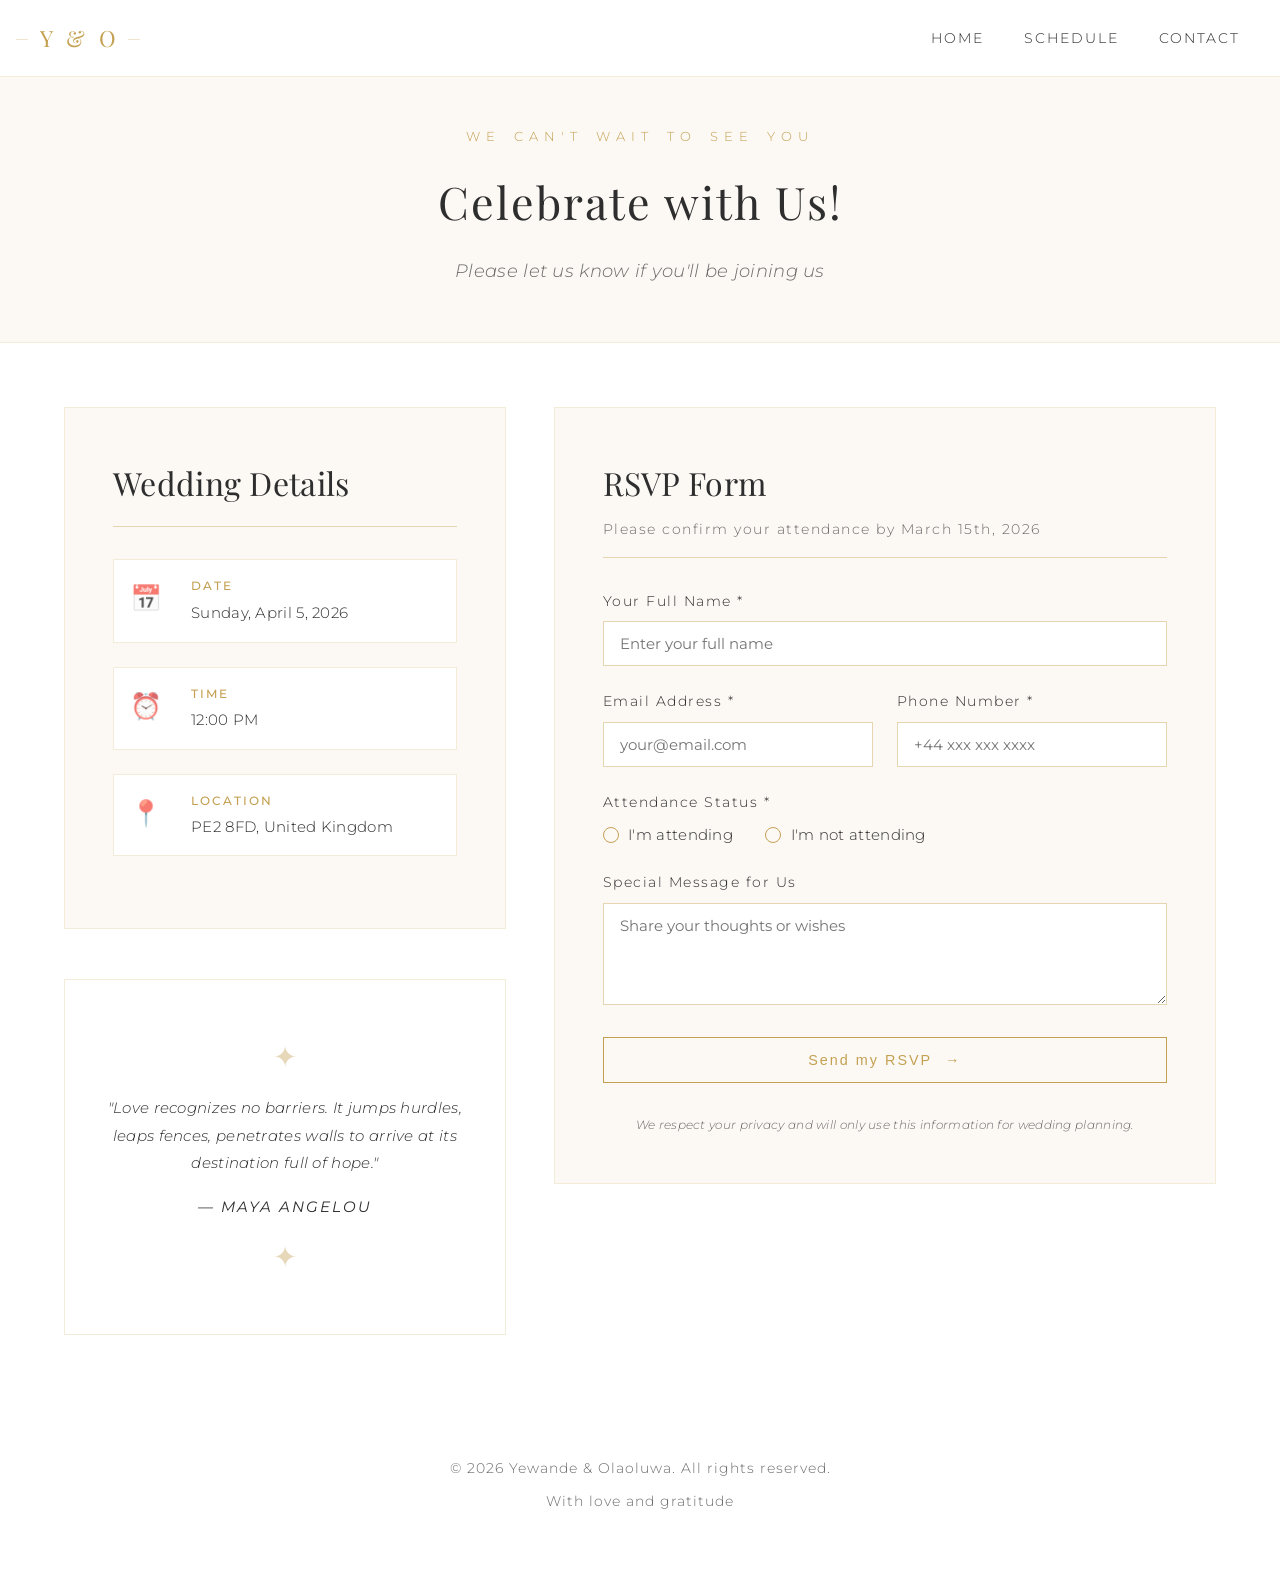
==== rsvp.html @ e6c94931 "Initial commit" ====
<!DOCTYPE html>
<html lang="en">
<head>
    <meta charset="UTF-8">
    <meta name="viewport" content="width=device-width, initial-scale=1.0">
    <title>RSVP - Yewande & Olaoluwa's Wedding</title>
    <link rel="stylesheet" href="style.css">
    <link href="https://fonts.googleapis.com/css2?family=Playfair+Display:wght@300;400;600;700&family=Montserrat:wght@300;400;500;600&display=swap" rel="stylesheet">
</head>
<body class="rsvp-page">
    <nav class="navbar">
        <div class="nav-container">
            <a href="index.html" class="logo">Y & O</a>
            <div class="hamburger" id="hamburger">
                <span></span>
                <span></span>
                <span></span>
            </div>
            <div class="nav-menu" id="navMenu">
                <a href="index.html#home" class="nav-link">Home</a>
                <a href="index.html#schedule" class="nav-link">Schedule</a>
                <a href="index.html#contact" class="nav-link">Contact</a>
            </div>
        </div>
    </nav>

    <section class="rsvp-hero">
        <div class="rsvp-hero-pattern">
            <div class="pattern-dot"></div>
            <div class="pattern-dot"></div>
            <div class="pattern-dot"></div>
        </div>
        <div class="rsvp-hero-content">
            <span class="hero-pre-title">We Can't Wait to See You</span>
            <h1>Celebrate with Us!</h1>
            <p>Please let us know if you'll be joining us</p>
        </div>
    </section>

    <section class="rsvp-container">
        <div class="rsvp-wrapper">
            <div class="rsvp-left">
                <div class="rsvp-info">
                    <h2>Wedding Details</h2>
                    <div class="info-item">
                        <span class="info-icon">📅</span>
                        <div>
                            <h4>Date</h4>
                            <p>Sunday, April 5, 2026</p>
                        </div>
                    </div>
                    <div class="info-item">
                        <span class="info-icon">⏰</span>
                        <div>
                            <h4>Time</h4>
                            <p>12:00 PM</p>
                        </div>
                    </div>
                    <div class="info-item">
                        <span class="info-icon">📍</span>
                        <div>
                            <h4>Location</h4>
                            <p class="detail-value">PE2 8FD, United Kingdom</p>
                        </div>
                    </div>
                </div>

                <div class="rsvp-decorative">
                    <div class="decoration-element">✦</div>
                    <p>"Love recognizes no barriers. It jumps hurdles, leaps fences, penetrates walls to arrive at its destination full of hope."</p>
                    <p class="quote-author">— Maya Angelou</p>
                    <div class="decoration-element">✦</div>
                </div>
            </div>

            <div class="rsvp-right">
                <div class="rsvp-form-container">
                    <h2>RSVP Form</h2>
                    <p class="form-subtitle">Please confirm your attendance by March 15th, 2026</p>

                    <form id="rsvpForm" class="rsvp-form">
                        <div class="form-group">
                            <label for="fullName" class="form-label">Your Full Name *</label>
                            <input type="text" id="fullName" name="fullName" placeholder="Enter your full name" required>
                        </div>

                        <div class="form-row">
                            <div class="form-group">
                                <label for="email" class="form-label">Email Address *</label>
                                <input type="email" id="email" name="email" placeholder="your@email.com" required>
                            </div>

                            <div class="form-group">
                                <label for="phone" class="form-label">Phone Number *</label>
                                <input type="tel" id="phone" name="phone" placeholder="+44 xxx xxx xxxx" required>
                            </div>
                        </div>

                        <div class="form-group">
                            <label class="form-label">Attendance Status *</label>
                            <div class="radio-group">
                                <div class="radio-item">
                                    <input type="radio" id="attending" name="attendance" value="Attending" required>
                                    <label for="attending" class="radio-label">I'm attending</label>
                                </div>
                                <div class="radio-item">
                                    <input type="radio" id="notAttending" name="attendance" value="Not Attending" required>
                                    <label for="notAttending" class="radio-label">I'm not attending</label>
                                </div>
                            </div>
                        </div>

                        <div class="form-group" id="guestCountGroup" style="display: none;">
                            <label class="form-label">Will you bring a Plus One? *</label>
                            <div class="radio-group">
                                <div class="radio-item">
                                    <input type="radio" id="plus1Yes" name="plusOne" value="Yes">
                                    <label for="plus1Yes" class="radio-label">Yes, I'll bring someone</label>
                                </div>
                                <div class="radio-item">
                                    <input type="radio" id="plus1No" name="plusOne" value="No">
                                    <label for="plus1No" class="radio-label">No, I'll come alone</label>
                                </div>
                            </div>
                        </div>

                        <div class="form-group">
                            <label for="message" class="form-label">Special Message for Us</label>
                            <textarea id="message" name="message" placeholder="Share your thoughts or wishes" rows="4"></textarea>
                        </div>

                        <button type="submit" class="submit-btn" id="submitBtn">
                            <span>Send my RSVP</span>
                            <span class="submit-icon">→</span>
                        </button>
                    </form>

                    <div id="successMessage" class="success-message" style="display: none;">
                        <div class="success-icon">✓</div>
                        <h3>Thank You!</h3>
                        <p>Your RSVP has been submitted successfully.</p>
                        <p>A confirmation email will be sent to you shortly.</p>
                        <a href="index.html" class="back-home-btn">Return to Homepage</a>
                    </div>

                    <p class="form-note">We respect your privacy and will only use this information for wedding planning.</p>
                </div>
            </div>
        </div>
    </section>

    <footer class="footer">
        <div class="footer-content">
            <p>&copy; 2026 Yewande & Olaoluwa. All rights reserved.</p>
            <p class="footer-heart">With love and gratitude</p>
        </div>
    </footer>

    <script src="app.js"></script>
</body>
</html>
---- style.css ----
* {
    margin: 0;
    padding: 0;
    box-sizing: border-box;
}

:root {
    --pure-white: #ffffff;
    --warm-white: #fcf9f5;
    --soft-white: #faf7f2;
    --rich-gold: #c4a052;
    --antique-gold: #b38b3a;
    --pale-gold: #e5d5b0;
    --light-gold: #f3ecd9;
    --charcoal: #2e2e2e;
    --soft-charcoal: #4a4a4a;
    --warm-gray: #6b6b6b;
    --gold-glow: rgba(196, 160, 82, 0.15);
    --gold-fade: rgba(196, 160, 82, 0.08);
}

html {
    scroll-behavior: smooth;
}

body {
    font-family: 'Montserrat', 'Georgia', serif;
    background: var(--pure-white);
    color: var(--charcoal);
    line-height: 1.7;
    font-weight: 300;
    letter-spacing: 0.3px;
}

/* ===================== ENVELOPE ANIMATION ===================== */
#envelope-wrapper {
    position: fixed;
    inset: 0;
    display: flex;
    align-items: center;
    justify-content: center;
    background: var(--pure-white);
    z-index: 2000;
    cursor: pointer;
    transition: opacity 0.8s ease, visibility 0.8s ease;
}

#envelope-wrapper.fade-out {
    opacity: 0;
    visibility: hidden;
}

.envelope-container {
    display: flex;
    flex-direction: column;
    align-items: center;
    gap: 2rem;
}

.envelope {
    position: relative;
    width: 340px;
    height: 240px;
    background: var(--warm-white);
    border: 1px solid var(--pale-gold);
    box-shadow: 0 15px 35px -10px var(--gold-glow);
    transition: transform 0.4s ease;
}

.envelope:hover {
    transform: translateY(-5px);
}

.envelope-flap {
    position: absolute;
    top: 0;
    left: 0;
    width: 100%;
    height: 45%;
    background: linear-gradient(145deg, var(--rich-gold), var(--antique-gold));
    transform-origin: top;
    transform: rotateX(0deg);
    transition: transform 0.5s cubic-bezier(0.4, 0, 0.2, 1);
    z-index: 2;
    border-bottom: 2px solid var(--rich-gold);
    clip-path: polygon(0% 0%, 100% 0%, 100% 85%, 50% 100%, 0% 85%);
}

.envelope-body {
    position: absolute;
    bottom: 0;
    left: 0;
    width: 100%;
    height: 65%;
    background: var(--pure-white);
    display: flex;
    align-items: center;
    justify-content: center;
}

.wax-seal {
    width: 90px;
    height: 90px;
    background: radial-gradient(circle at 30% 30%, var(--rich-gold), var(--antique-gold) 80%);
    border-radius: 50%;
    display: flex;
    align-items: center;
    justify-content: center;
    box-shadow: 0 5px 15px rgba(196, 160, 82, 0.3);
    border: 2px solid var(--pale-gold);
    position: relative;
}

.monogram {
    font-family: 'Playfair Display', serif;
    color: var(--pure-white);
    font-weight: 400;
    font-size: 26px;
    letter-spacing: 4px;
    text-shadow: 1px 1px 2px rgba(0,0,0,0.1);
}

.tap-hint {
    font-family: 'Montserrat', sans-serif;
    color: var(--antique-gold);
    font-size: 11px;
    letter-spacing: 5px;
    text-transform: uppercase;
    position: relative;
    padding-top: 0.5rem;
}

/* ===================== NAVIGATION ===================== */
.navbar {
    position: fixed;
    top: 0;
    width: 100%;
    background: rgba(255, 255, 255, 0.98);
    border-bottom: 1px solid var(--light-gold);
    z-index: 1000;
    backdrop-filter: blur(8px);
}

.nav-container {
    max-width: 1400px;
    margin: 0 auto;
    padding: 1.2rem 2.5rem;
    display: flex;
    justify-content: space-between;
    align-items: center;
}

.logo {
    font-size: 1.4rem;
    font-weight: 300;
    color: var(--rich-gold);
    letter-spacing: 4px;
    text-decoration: none;
    position: relative;
    cursor: pointer;
    font-family: 'Playfair Display', serif;
}

.logo::before,
.logo::after {
    content: '—';
    position: absolute;
    top: 50%;
    transform: translateY(-50%);
    font-size: 1rem;
    color: var(--pale-gold);
    font-weight: 100;
}

.logo::before {
    left: -25px;
}

.logo::after {
    right: -25px;
}

.hamburger {
    display: none;
    flex-direction: column;
    cursor: pointer;
    gap: 5px;
    z-index: 1001;
}

.hamburger span {
    width: 24px;
    height: 1px;
    background: var(--rich-gold);
    transition: all 0.3s ease;
}

@media (max-width: 768px) {
    .hamburger {
        display: flex;
    }
    
    .nav-menu {
        display: none;
        flex-direction: column;
        position: absolute;
        top: 100%;
        left: 0;
        right: 0;
        background: var(--pure-white);
        border-bottom: 1px solid var(--light-gold);
        padding: 1.5rem;
        text-align: center;
        gap: 1rem;
    }

    .nav-menu.active {
        display: flex;
    }
    
    .logo::before,
    .logo::after {
        display: none;
    }
}

.nav-menu {
    display: flex;
    gap: 2.5rem;
}

.nav-link {
    color: var(--charcoal);
    text-decoration: none;
    font-size: 0.9rem;
    font-weight: 300;
    letter-spacing: 2px;
    text-transform: uppercase;
    transition: color 0.2s ease;
}

.nav-link:hover {
    color: var(--rich-gold);
}

/* ===================== HERO SECTION ===================== */
.hero {
    position: relative;
    min-height: 100vh;
    display: flex;
    align-items: center;
    justify-content: center;
    margin-top: 70px;
    background: var(--pure-white);
}

.hero-content {
    text-align: center;
    max-width: 900px;
    padding: 3rem 2rem;
    animation: fadeIn 1.2s ease;
}

@keyframes fadeIn {
    from { opacity: 0; transform: translateY(20px); }
    to { opacity: 1; transform: translateY(0); }
}

.hero-pre-title {
    display: block;
    font-size: 0.8rem;
    letter-spacing: 8px;
    text-transform: uppercase;
    color: var(--rich-gold);
    margin-bottom: 1.5rem;
    font-weight: 300;
    word-spacing: 4px;
}

.hero-title {
    font-size: clamp(2.2rem, 7vw, 4.5rem);
    font-weight: 300;
    letter-spacing: 2px;
    margin-bottom: 1.5rem;
    line-height: 1.3;
    font-family: 'Playfair Display', serif;
    color: var(--charcoal);
}

.ampersand {
    font-family: 'Playfair Display', serif;
    font-style: italic;
    color: var(--rich-gold);
    font-size: 1.3em;
    margin: 0 0.8rem;
    font-weight: 300;
}

.hero-subtitle {
    font-size: clamp(1rem, 2.2vw, 1.2rem);
    font-weight: 300;
    margin: 2rem auto;
    color: var(--warm-gray);
    letter-spacing: 0.5px;
    font-style: italic;
    max-width: 500px;
    line-height: 1.8;
}

.hero-date {
    font-size: clamp(1rem, 2vw, 1.1rem);
    color: var(--rich-gold);
    font-weight: 300;
    margin: 2.5rem 0;
    letter-spacing: 3px;
    border-top: 1px solid var(--light-gold);
    border-bottom: 1px solid var(--light-gold);
    display: inline-block;
    padding: 10px 30px;
}

.cta-button {
    display: inline-block;
    padding: 16px 52px;
    background: transparent;
    color: var(--rich-gold);
    text-decoration: none;
    border: 1px solid var(--rich-gold);
    font-size: 0.9rem;
    font-weight: 400;
    letter-spacing: 3px;
    transition: all 0.3s ease;
    cursor: pointer;
}

.cta-button:hover {
    background: var(--rich-gold);
    color: var(--pure-white);
    border-color: var(--rich-gold);
}

/* ===================== SCHEDULE SECTION ===================== */
.schedule-section {
    padding: 6rem 1.5rem;
    background: var(--warm-white);
}

.section-wrapper {
    max-width: 900px;
    margin: 0 auto;
    padding: 0 1.5rem;
}

.section-title {
    font-size: clamp(1.8rem, 4vw, 2.8rem);
    text-align: center;
    color: var(--charcoal);
    margin-bottom: 0.5rem;
    font-weight: 300;
    letter-spacing: 1px;
    font-family: 'Playfair Display', serif;
    text-transform: uppercase;
}

.divider-center {
    display: flex;
    align-items: center;
    justify-content: center;
    margin: 1.5rem auto 2.5rem;
}

.divider-icon-large {
    font-size: 1.8rem;
    color: var(--rich-gold);
    opacity: 0.5;
}

.wedding-event-card {
    background: var(--pure-white);
    padding: clamp(2rem, 5vw, 3.5rem);
    box-shadow: 0 20px 40px -15px var(--gold-glow);
    border: 1px solid var(--light-gold);
    max-width: 700px;
    margin: 0 auto;
    transition: transform 0.3s ease;
}

.wedding-event-card:hover {
    transform: translateY(-5px);
}

.event-header {
    text-align: center;
    margin-bottom: 2.5rem;
}

.event-icon {
    font-size: 2.8rem;
    margin-bottom: 1rem;
    color: var(--rich-gold);
    opacity: 0.7;
}

.event-title {
    font-size: clamp(1.6rem, 3vw, 2rem);
    color: var(--charcoal);
    margin-bottom: 1rem;
    font-weight: 300;
    letter-spacing: 0.5px;
    font-family: 'Playfair Display', serif;
}

.time-badge {
    display: inline-block;
    background: transparent;
    color: var(--rich-gold);
    padding: 8px 28px;
    border: 1px solid var(--pale-gold);
    font-size: 0.95rem;
    font-weight: 300;
    letter-spacing: 3px;
}

.event-details {
    margin: 2.5rem 0;
}

.detail-item {
    display: flex;
    gap: 1.2rem;
    margin-bottom: 1.2rem;
    padding: 1rem 1.5rem;
    background: var(--warm-white);
    transition: all 0.2s ease;
}

.detail-item:hover {
    background: var(--light-gold);
}

.detail-icon {
    font-size: 1.6rem;
    width: 45px;
    display: flex;
    align-items: flex-start;
    opacity: 0.6;
}

.detail-label {
    color: var(--rich-gold);
    font-size: 0.75rem;
    font-weight: 500;
    margin-bottom: 0.2rem;
    letter-spacing: 2px;
    text-transform: uppercase;
}

.detail-value {
    color: var(--charcoal);
    font-size: 0.95rem;
    line-height: 1.6;
}

.event-buttons {
    display: grid;
    grid-template-columns: 1fr 1fr;
    gap: 1.5rem;
    margin-top: 2.5rem;
}

.event-btn {
    padding: 12px 24px;
    border: 1px solid var(--pale-gold);
    background: transparent;
    color: var(--charcoal);
    cursor: pointer;
    transition: all 0.3s ease;
    font-weight: 300;
    font-size: 0.85rem;
    display: flex;
    align-items: center;
    justify-content: center;
    gap: 0.6rem;
    letter-spacing: 1.5px;
}

.btn-icon {
    font-size: 1rem;
    opacity: 0.5;
}

.event-btn:hover {
    border-color: var(--rich-gold);
    color: var(--rich-gold);
}

.event-btn:hover .btn-icon {
    opacity: 1;
}

/* ===================== CONTACT SECTION ===================== */
.contact-section {
    padding: 6rem 1.5rem;
    background: var(--pure-white);
}

.contact-content {
    display: grid;
    grid-template-columns: repeat(auto-fit, minmax(280px, 1fr));
    gap: 2.5rem;
    margin-top: 3rem;
    max-width: 800px;
    margin-left: auto;
    margin-right: auto;
}

.contact-card-inner {
    background: var(--warm-white);
    padding: 2.5rem 2rem;
    text-align: center;
    border: 1px solid var(--light-gold);
    transition: all 0.3s ease;
}

.contact-card-inner:hover {
    border-color: var(--rich-gold);
    transform: translateY(-3px);
    box-shadow: 0 15px 30px -10px var(--gold-glow);
}

.contact-icon {
    font-size: 2.2rem;
    margin-bottom: 1rem;
    color: var(--rich-gold);
    opacity: 0.7;
}

.contact-card h3 {
    color: var(--rich-gold);
    font-size: 0.9rem;
    margin-bottom: 0.5rem;
    font-weight: 400;
    letter-spacing: 3px;
    text-transform: uppercase;
}

.contact-name {
    font-size: 1.8rem;
    color: var(--charcoal);
    font-weight: 300;
    margin: 0.8rem 0 1.2rem;
    font-family: 'Playfair Display', serif;
}

.contact-phone {
    display: inline-flex;
    align-items: center;
    gap: 0.8rem;
    color: var(--warm-gray);
    text-decoration: none;
    font-size: 0.95rem;
    font-weight: 300;
    transition: color 0.2s ease;
    padding: 0.6rem 1.2rem;
    border: 1px solid var(--light-gold);
}

.contact-phone:hover {
    color: var(--rich-gold);
    border-color: var(--rich-gold);
}

/* ===================== CTA SECTION ===================== */
.cta-section {
    padding: 6rem 1.5rem;
    background: var(--warm-white);
    text-align: center;
    color: var(--charcoal);
    border-top: 1px solid var(--light-gold);
    border-bottom: 1px solid var(--light-gold);
}

.cta-section h2 {
    font-size: clamp(1.8rem, 4vw, 2.8rem);
    margin-bottom: 1rem;
    font-weight: 300;
    letter-spacing: 2px;
    font-family: 'Playfair Display', serif;
    color: var(--charcoal);
}

.cta-section p {
    font-size: clamp(0.95rem, 2vw, 1.1rem);
    margin-bottom: 2.5rem;
    color: var(--warm-gray);
    font-style: italic;
    max-width: 450px;
    margin-left: auto;
    margin-right: auto;
}

.cta-button-large {
    display: inline-block;
    padding: 16px 52px;
    background: transparent;
    color: var(--rich-gold);
    text-decoration: none;
    border: 1px solid var(--rich-gold);
    font-size: 0.95rem;
    font-weight: 400;
    letter-spacing: 3px;
    transition: all 0.3s ease;
}

.cta-button-large:hover {
    background: var(--rich-gold);
    color: var(--pure-white);
    border-color: var(--rich-gold);
}

/* ===================== FOOTER ===================== */
.footer {
    padding: 3rem 1.5rem;
    background: var(--pure-white);
    color: var(--warm-gray);
    text-align: center;
}

.footer-content {
    max-width: 500px;
    margin: 0 auto;
}

.footer p {
    margin: 0.6rem 0;
    font-size: 0.85rem;
    letter-spacing: 1px;
    font-weight: 300;
}

.footer-heart {
    font-size: 0.8rem;
}

.heart {
    color: var(--rich-gold);
}

/* ===================== RSVP PAGE ===================== */
.rsvp-page {
    background: var(--pure-white);
}

.rsvp-hero {
    background: var(--warm-white);
    min-height: 30vh;
    display: flex;
    align-items: center;
    justify-content: center;
    text-align: center;
    margin-top: 70px;
    padding: 3.5rem 2rem;
    border-bottom: 1px solid var(--light-gold);
}

.rsvp-hero-content {
    max-width: 650px;
}

.rsvp-hero-content .hero-pre-title {
    color: var(--rich-gold);
    font-size: 0.8rem;
    letter-spacing: 6px;
    margin-bottom: 1rem;
}

.rsvp-hero-content h1 {
    font-size: clamp(1.8rem, 3.5vw, 3rem);
    font-weight: 300;
    letter-spacing: 2px;
    margin-bottom: 1rem;
    font-family: 'Playfair Display', serif;
    color: var(--charcoal);
}

.rsvp-hero-content p {
    font-size: clamp(0.95rem, 2vw, 1.1rem);
    color: var(--warm-gray);
    font-style: italic;
}

.rsvp-container {
    padding: 4rem 1.5rem;
    max-width: 1200px;
    margin: 0 auto;
}

.rsvp-wrapper {
    display: grid;
    grid-template-columns: 1fr 1.5fr;
    gap: 3rem;
    align-items: start;
}

@media (max-width: 900px) {
    .rsvp-wrapper {
        grid-template-columns: 1fr;
        gap: 2rem;
    }
    
    .rsvp-left {
        max-width: 550px;
        margin: 0 auto;
    }
}

.rsvp-info {
    background: var(--warm-white);
    padding: clamp(2rem, 4vw, 3rem);
    border: 1px solid var(--light-gold);
}

.rsvp-info h2 {
    font-size: clamp(1.5rem, 3vw, 2rem);
    color: var(--charcoal);
    margin-bottom: 2rem;
    font-weight: 300;
    font-family: 'Playfair Display', serif;
    border-bottom: 1px solid var(--pale-gold);
    padding-bottom: 1rem;
}

.info-item {
    display: flex;
    gap: 1rem;
    margin-bottom: 1.5rem;
    padding: 1rem;
    background: var(--pure-white);
    border: 1px solid var(--light-gold);
}

.info-icon {
    font-size: 1.6rem;
    width: 45px;
    display: flex;
    align-items: flex-start;
    color: var(--rich-gold);
    opacity: 0.7;
}

.info-item h4 {
    color: var(--rich-gold);
    font-size: 0.75rem;
    margin-bottom: 0.2rem;
    font-weight: 500;
    letter-spacing: 2px;
    text-transform: uppercase;
}

.info-item p {
    color: var(--charcoal);
    font-size: 0.95rem;
}

.rsvp-decorative {
    margin-top: 50px;
    text-align: center;
    padding: 2.5rem 2rem;
    background: var(--pure-white);
    border: 1px solid var(--light-gold);
}

.decoration-element {
    font-size: 1.8rem;
    color: var(--rich-gold);
    margin: 0.8rem 0;
    opacity: 0.4;
}

.rsvp-decorative p {
    color: var(--charcoal);
    font-style: italic;
    line-height: 1.8;
    font-size: 0.95rem;
}

.quote-author {
    color: var(--rich-gold);
    font-size: 0.75rem;
    margin-top: 1rem;
    font-weight: 400;
    text-transform: uppercase;
    letter-spacing: 2px;
}

.rsvp-form-container {
    background: var(--warm-white);
    padding: clamp(2rem, 4vw, 3rem);
    border: 1px solid var(--light-gold);
}

.rsvp-form-container h2 {
    font-size: clamp(1.5rem, 3vw, 2rem);
    color: var(--charcoal);
    margin-bottom: 0.5rem;
    font-weight: 300;
    font-family: 'Playfair Display', serif;
}

.form-subtitle {
    color: var(--warm-gray);
    margin-bottom: 2rem;
    font-size: 0.85rem;
    letter-spacing: 1.5px;
    border-bottom: 1px solid var(--pale-gold);
    padding-bottom: 1rem;
}

.form-group {
    margin-bottom: 1.5rem;
}

.form-label {
    display: block;
    color: var(--charcoal);
    margin-bottom: 0.5rem;
    font-weight: 300;
    font-size: 0.85rem;
    letter-spacing: 1.5px;
}

.rsvp-form input[type="text"],
.rsvp-form input[type="email"],
.rsvp-form input[type="tel"],
.rsvp-form textarea {
    width: 100%;
    padding: 12px 16px;
    border: 1px solid var(--pale-gold);
    background: var(--pure-white);
    font-family: inherit;
    font-size: 0.95rem;
    color: var(--charcoal);
    transition: all 0.2s ease;
}

.rsvp-form input:focus,
.rsvp-form textarea:focus {
    outline: none;
    border-color: var(--rich-gold);
}

.form-row {
    display: grid;
    grid-template-columns: 1fr 1fr;
    gap: 1.5rem;
}

@media (max-width: 700px) {
    .form-row {
        grid-template-columns: 1fr;
        gap: 1rem;
    }
    
    .event-buttons {
        grid-template-columns: 1fr;
    }
}

.radio-group {
    display: flex;
    gap: 2rem;
    margin-top: 0.5rem;
}

@media (max-width: 500px) {
    .radio-group {
        flex-direction: column;
        gap: 0.8rem;
    }
}

.radio-item {
    display: flex;
    align-items: center;
    gap: 0.6rem;
}

.radio-item input[type="radio"] {
    appearance: none;
    width: 16px;
    height: 16px;
    border: 1px solid var(--rich-gold);
    border-radius: 50%;
    cursor: pointer;
    position: relative;
}

.radio-item input[type="radio"]:checked::before {
    content: '';
    position: absolute;
    top: 50%;
    left: 50%;
    transform: translate(-50%, -50%);
    width: 6px;
    height: 6px;
    background: var(--rich-gold);
    border-radius: 50%;
}

.radio-label {
    cursor: pointer;
    font-weight: 300;
    color: var(--charcoal);
    font-size: 0.95rem;
}

.submit-btn {
    padding: 14px 36px;
    background: transparent;
    color: var(--rich-gold);
    border: 1px solid var(--rich-gold);
    font-size: 0.9rem;
    font-weight: 400;
    cursor: pointer;
    transition: all 0.3s ease;
    margin-top: 1rem;
    display: flex;
    align-items: center;
    justify-content: center;
    gap: 0.8rem;
    letter-spacing: 2px;
    width: 100%;
}

.submit-btn:hover {
    background: var(--rich-gold);
    color: var(--pure-white);
    border-color: var(--rich-gold);
}

.submit-btn:hover .submit-icon {
    transform: translateX(3px);
}

.submit-icon {
    transition: transform 0.3s ease;
}

.form-note {
    font-size: 0.75rem;
    color: var(--warm-gray);
    text-align: center;
    margin-top: 2rem;
    font-style: italic;
}

.success-message {
    text-align: center;
    padding: 3rem 2rem;
    background: var(--pure-white);
    border: 1px solid var(--pale-gold);
}

.success-icon {
    width: 50px;
    height: 50px;
    border: 1px solid var(--rich-gold);
    border-radius: 50%;
    display: flex;
    align-items: center;
    justify-content: center;
    font-size: 1.6rem;
    color: var(--rich-gold);
    margin: 0 auto 1.5rem;
}

.success-message h3 {
    font-size: 1.8rem;
    color: var(--charcoal);
    margin-bottom: 1rem;
    font-weight: 300;
    font-family: 'Playfair Display', serif;
}

.success-message p {
    color: var(--warm-gray);
    margin-bottom: 1rem;
    font-size: 1rem;
}

.back-home-btn {
    display: inline-block;
    padding: 12px 36px;
    background: transparent;
    color: var(--rich-gold);
    text-decoration: none;
    border: 1px solid var(--rich-gold);
    font-size: 0.9rem;
    font-weight: 400;
    letter-spacing: 2px;
    transition: all 0.3s ease;
    margin-top: 1.5rem;
}

.back-home-btn:hover {
    background: var(--rich-gold);
    color: var(--pure-white);
    border-color: var(--rich-gold);
}

@media (max-width: 500px) {
    .nav-container {
        padding: 1rem 1.5rem;
    }
    
    .hero-title {
        font-size: 2rem;
    }
    
    .envelope {
        width: 280px;
        height: 200px;
    }
    
    .wax-seal {
        width: 70px;
        height: 70px;
    }
    
    .monogram {
        font-size: 22px;
    }
}
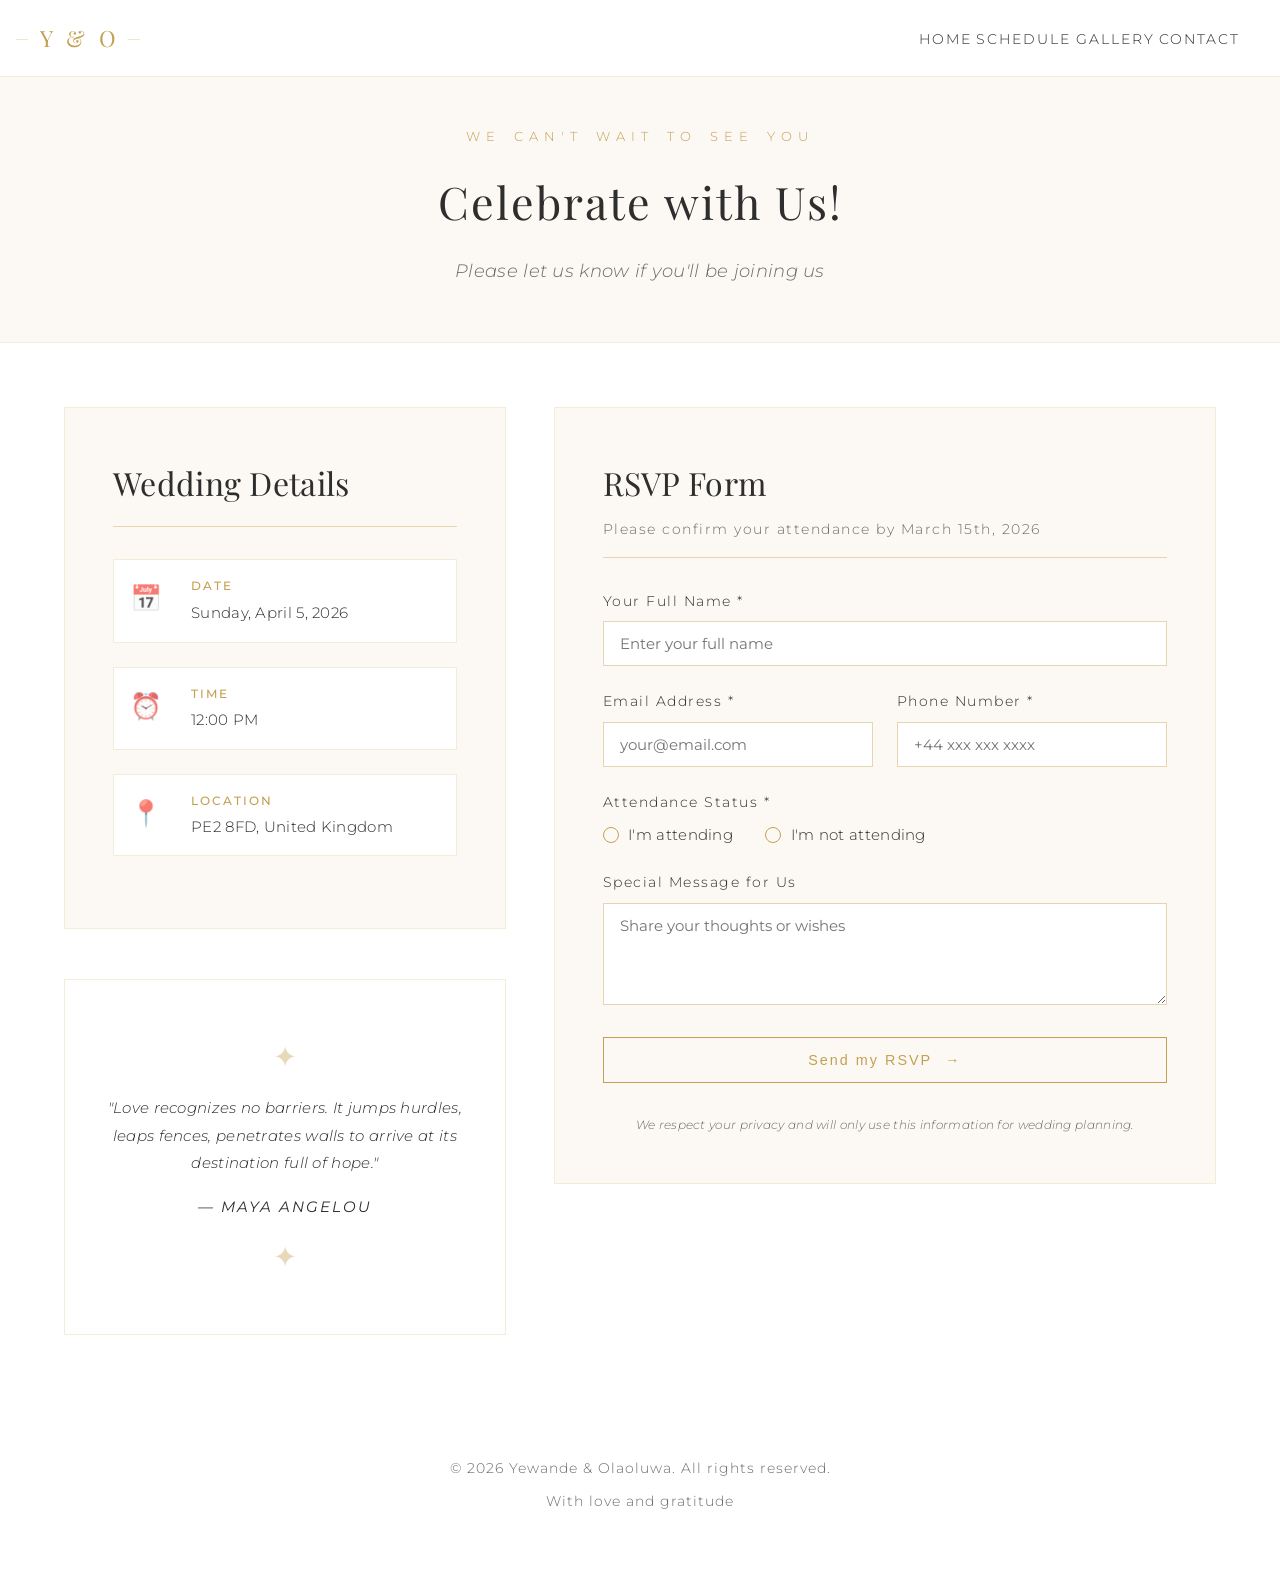
==== commit b2420071: "fixing errors" ====
--- a/rsvp.html
+++ b/rsvp.html
@@ -19,6 +19,7 @@
             <div class="nav-menu" id="navMenu">
                 <a href="index.html#home" class="nav-link">Home</a>
                 <a href="index.html#schedule" class="nav-link">Schedule</a>
+                <a href="index.html#gallery" class="nav-link">Gallery</a>
                 <a href="index.html#contact" class="nav-link">Contact</a>
             </div>
         </div>
--- a/style.css
+++ b/style.css
@@ -189,10 +189,22 @@
 }
 
 .hamburger span {
-    width: 24px;
-    height: 1px;
+    width: 25px;
+    height: 2px;
     background: var(--rich-gold);
     transition: all 0.3s ease;
+}
+
+.hamburger.active span:nth-child(1) {
+    transform: rotate(45deg) translate(5px, 5px);
+}
+
+.hamburger.active span:nth-child(2) {
+    opacity: 0;
+}
+
+.hamburger.active span:nth-child(3) {
+    transform: rotate(-45deg) translate(7px, -6px);
 }
 
 @media (max-width: 768px) {
@@ -209,9 +221,15 @@
         right: 0;
         background: var(--pure-white);
         border-bottom: 1px solid var(--light-gold);
-        padding: 1.5rem;
+        padding: 2rem;
         text-align: center;
-        gap: 1rem;
+        gap: 1.5rem;
+    }
+
+    .nav-link {
+        font-size: 1.1rem;
+        padding: 0.8rem;
+        display: block;
     }
 
     .nav-menu.active {
@@ -225,8 +243,7 @@
 }
 
 .nav-menu {
-    display: flex;
-    gap: 2.5rem;
+    gap: 3rem;
 }
 
 .nav-link {
@@ -237,13 +254,14 @@
     letter-spacing: 2px;
     text-transform: uppercase;
     transition: color 0.2s ease;
+    padding: 0.5rem 0;
 }
 
 .nav-link:hover {
     color: var(--rich-gold);
 }
 
-/* ===================== HERO SECTION ===================== */
+/* HERO SECTION */
 .hero {
     position: relative;
     min-height: 100vh;
@@ -251,10 +269,72 @@
     align-items: center;
     justify-content: center;
     margin-top: 70px;
-    background: var(--pure-white);
+    overflow: hidden;
+}
+
+/* SLIDESHOW */
+.slideshow-container {
+    position: absolute;
+    top: 0;
+    left: 0;
+    width: 100%;
+    height: 100%;
+    z-index: 0;
+}
+
+.slide {
+    position: absolute;
+    top: 0;
+    left: 0;
+    width: 100%;
+    height: 100%;
+    background-size: cover;
+    background-repeat: no-repeat;
+    opacity: 0;
+    animation: slideshow 15s infinite;
+}
+
+.slide:nth-child(1) {
+    animation-delay: 0s;
+    background-position: center;
+}
+
+.slide:nth-child(2) {
+    animation-delay: 5s;
+    background-position: center 26%;
+}
+
+.slide:nth-child(3) {
+    animation-delay: 10s;
+    background-position: center;
+}
+
+@keyframes slideshow {
+    0% {opacity: 0;}
+    5% {opacity: 1;}
+    25% {opacity: 1;}
+}
+
+@media (max-width: 768px) {
+    .slide {
+        background-size: cover;
+        background-position: center 3;
+    }
+}
+
+.hero-overlay {
+    position: absolute;
+    top: 0;
+    left: 0;
+    width: 100%;
+    height: 100%;
+    background: rgba(0,0,0,0.5);
+    z-index: 1;
 }
 
 .hero-content {
+    position: relative;
+    z-index: 2;
     text-align: center;
     max-width: 900px;
     padding: 3rem 2rem;
@@ -496,6 +576,83 @@
 
 .event-btn:hover .btn-icon {
     opacity: 1;
+}
+
+/* ===================== GALLERY SECTION ===================== */
+.gallery-section {
+    padding: 4rem 1.5rem;
+    background: var(--pure-white);
+}
+
+.gallery-grid {
+    display: flex;
+    flex-wrap: wrap;
+    justify-content: center;
+    gap: 20px;
+    max-width: 1200px;
+    margin: 2rem auto 0;
+}
+
+.gallery-grid img{
+    height: auto;
+    max-width: 300px;
+    width: 100%;
+    border-radius: 8px;
+    object-fit: cover;
+}
+
+.gallery-grid video{
+    height: auto;
+    max-width: 300px;
+    width: 100%;
+    border-radius: 8px;
+}
+
+.gallery-item {
+    position: relative;
+    overflow: hidden;
+    border-radius: 8px;
+    cursor: pointer;
+    margin: 0 auto;
+    box-shadow: 0 2px 8px rgba(0, 0, 0, 0.1);
+}
+
+.gallery-item img{
+    object-fit: cover;
+    transition: transform 0.3s ease;
+}
+
+.gallery-item video{
+    object-fit: cover;
+    transition: transform 0.3s ease;
+}
+
+.gallery-overlay {
+    display: none;
+}
+
+
+/* Responsive for mobile */
+@media (max-width: 768px) {
+    .gallery-grid {
+        gap: 15px;
+    }
+
+    .gallery-grid img,
+    .gallery-grid video {
+        max-width:200px;
+    }
+}
+
+@media (max-width: 480px) {
+    .gallery-grid {
+        gap: 10px;
+    }
+
+    .gallery-grid img,
+    .gallery-grid video{
+        max-width: 150px;
+    }
 }
 
 /* ===================== CONTACT SECTION ===================== */
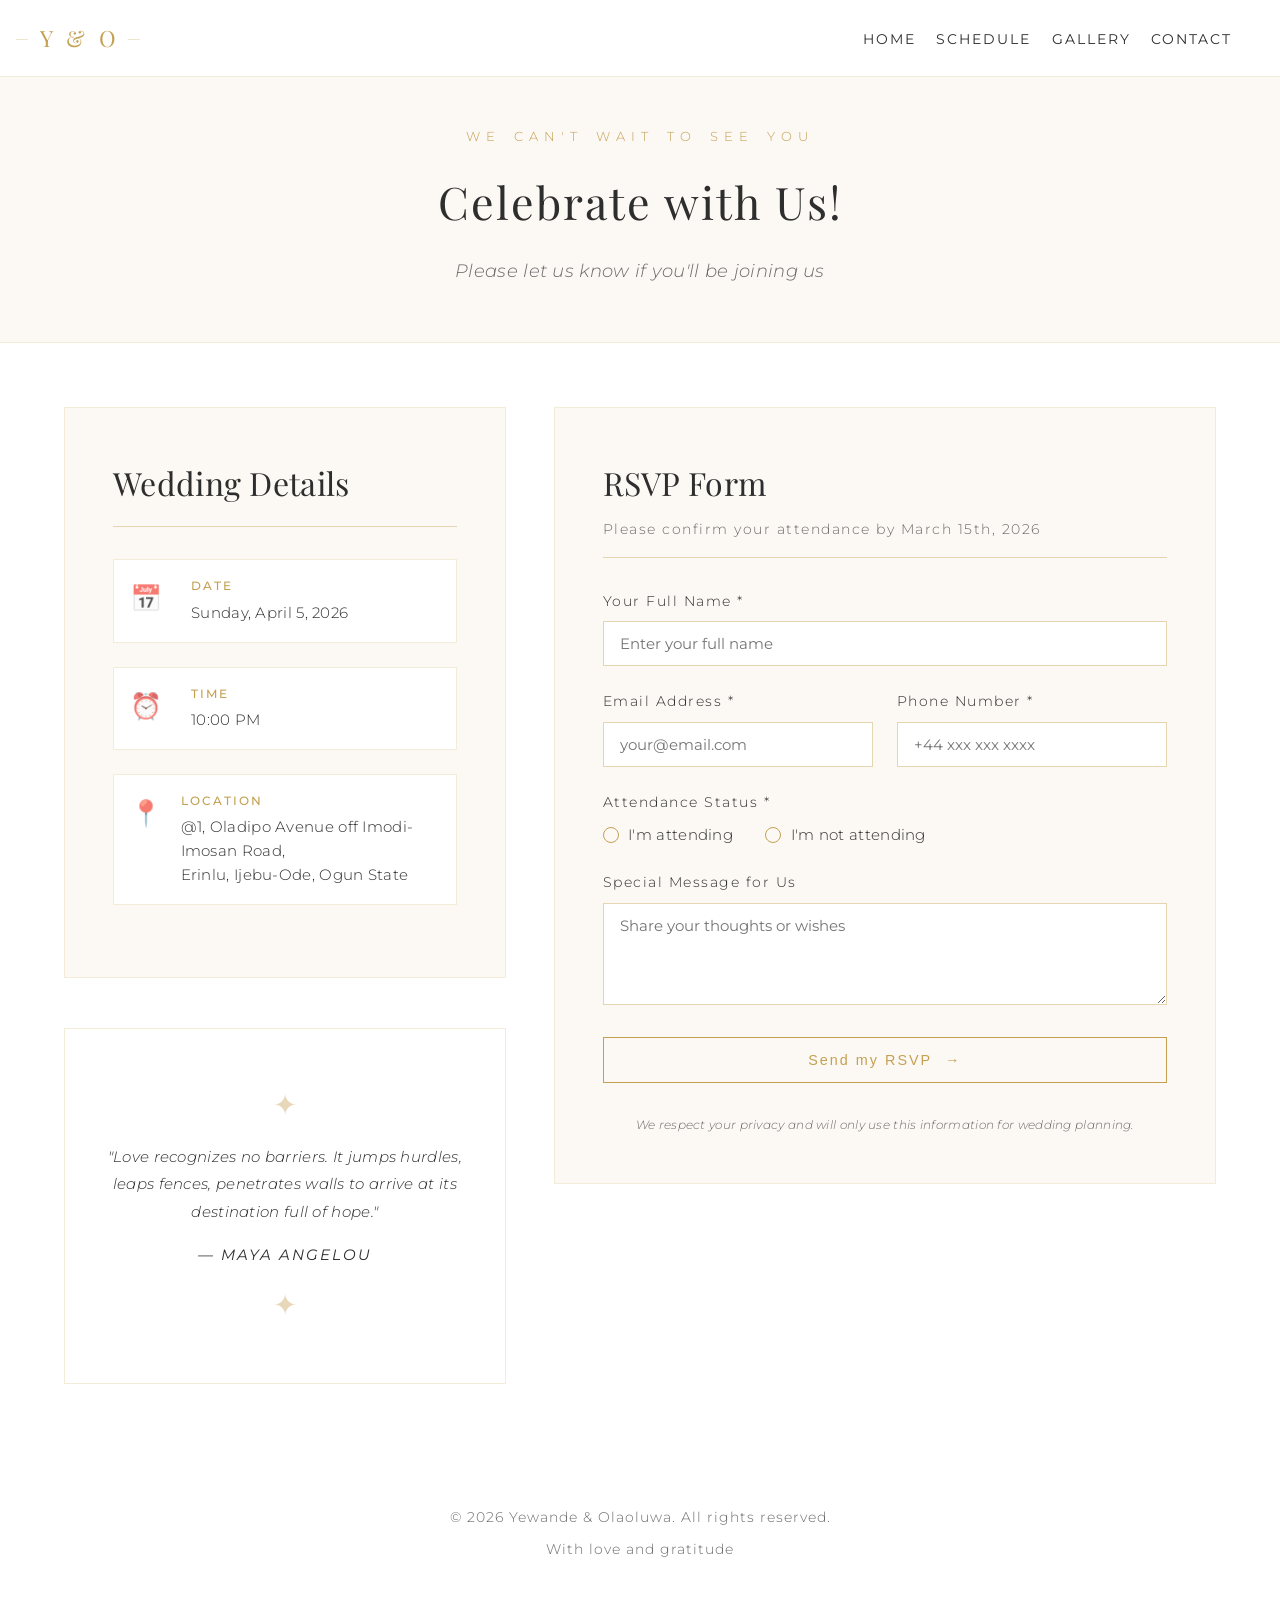
==== commit c6201090: "fixed some errors" ====
--- a/rsvp.html
+++ b/rsvp.html
@@ -54,14 +54,16 @@
                         <span class="info-icon">⏰</span>
                         <div>
                             <h4>Time</h4>
-                            <p>12:00 PM</p>
+                            <p>10:00 PM</p>
                         </div>
                     </div>
                     <div class="info-item">
                         <span class="info-icon">📍</span>
                         <div>
                             <h4>Location</h4>
-                            <p class="detail-value">PE2 8FD, United Kingdom</p>
+                            <p class="detail-value">@1, Oladipo Avenue off Imodi-Imosan Road,<br>
+                                    Erinlu, Ijebu-Ode, Ogun State<br>
+                                    </p>
                         </div>
                     </div>
                 </div>
--- a/style.css
+++ b/style.css
@@ -207,9 +207,38 @@
     transform: rotate(-45deg) translate(7px, -6px);
 }
 
+
 @media (max-width: 768px) {
     .hamburger {
         display: flex;
+        flex-direction: column;
+        cursor: pointer;
+        gap: 5px;
+        width: 30px;
+        height: 24px;
+        position: relative;
+    }
+    
+    .hamburger span {
+        display: block;
+        width: 25px;
+        height: 2px;
+        background: var(--rich-gold);
+        transition: all 0.3s ease-in-out;
+        transform-origin: center;
+    }
+    
+    .hamburger.active span:nth-child(1) {
+        transform: translateY(7px) rotate(45deg);
+    }
+    
+    .hamburger.active span:nth-child(2) {
+        opacity: 0;
+        transform: scaleX(0);
+    }
+    
+    .hamburger.active span:nth-child(3) {
+        transform: translateY(-7px) rotate(-45deg);
     }
     
     .nav-menu {
@@ -250,11 +279,11 @@
     color: var(--charcoal);
     text-decoration: none;
     font-size: 0.9rem;
-    font-weight: 300;
+    font-weight: bolder;
     letter-spacing: 2px;
     text-transform: uppercase;
     transition: color 0.2s ease;
-    padding: 0.5rem 0;
+    padding: 0.5rem 0.5rem;
 }
 
 .nav-link:hover {
@@ -631,9 +660,120 @@
     display: none;
 }
 
-
-/* Responsive for mobile */
+/* Video Gallery Styles */
+.video-thumbnail {
+    position: relative;
+    cursor: pointer;
+    border-radius: 8px;
+    overflow: hidden;
+    max-width: 300px;
+    width: 100%;
+    box-shadow: 0 2px 8px rgba(0, 0, 0, 0.1);
+    transition: transform 0.3s ease;
+}
+
+.video-thumbnail:hover {
+    transform: scale(1.02);
+}
+
+.video-thumbnail video {
+    width: 100%;
+    height: auto;
+    display: block;
+    pointer-events: none;
+}
+
+.play-button {
+    position: absolute;
+    top: 50%;
+    left: 50%;
+    transform: translate(-50%, -50%);
+    width: 50px;
+    height: 50px;
+    background: rgba(196, 160, 82, 0.9);
+    border-radius: 50%;
+    display: flex;
+    align-items: center;
+    justify-content: center;
+    color: white;
+    font-size: 20px;
+    transition: all 0.3s ease;
+    pointer-events: none;
+}
+
+.video-thumbnail:hover .play-button {
+    background: var(--rich-gold);
+    transform: translate(-50%, -50%) scale(1.1);
+}
+
+/* Video Modal */
+.video-modal {
+    display: none;
+    position: fixed;
+    top: 0;
+    left: 0;
+    width: 100%;
+    height: 100%;
+    background: rgba(0, 0, 0, 0.9);
+    z-index: 2000;
+    align-items: center;
+    justify-content: center;
+    cursor: pointer;
+}
+
+.video-modal-content {
+    position: relative;
+    width: 90%;
+    max-width: 900px;
+    background: black;
+    border-radius: 8px;
+    overflow: hidden;
+    cursor: default;
+}
+
+.close-modal {
+    position: absolute;
+    top: -40px;
+    right: 0;
+    color: white;
+    font-size: 35px;
+    font-weight: bold;
+    cursor: pointer;
+    transition: color 0.3s ease;
+    z-index: 10;
+}
+
+.close-modal:hover {
+    color: var(--rich-gold);
+}
+
+#modalVideo {
+    width: 100%;
+    height: auto;
+    display: block;
+}
+
+/* Mobile Responsive */
 @media (max-width: 768px) {
+    .video-thumbnail {
+        max-width: 200px;
+    }
+    
+    .play-button {
+        width: 40px;
+        height: 40px;
+        font-size: 16px;
+    }
+    
+    .close-modal {
+        top: -35px;
+        font-size: 30px;
+    }
+    
+    .video-modal-content {
+        width: 95%;
+    }
+
     .gallery-grid {
         gap: 15px;
     }
@@ -645,6 +785,16 @@
 }
 
 @media (max-width: 480px) {
+    .video-thumbnail {
+        max-width: 150px;
+    }
+    
+    .play-button {
+        width: 35px;
+        height: 35px;
+        font-size: 14px;
+    }
+
     .gallery-grid {
         gap: 10px;
     }
@@ -1187,4 +1337,4 @@
     .monogram {
         font-size: 22px;
     }
-}+}
